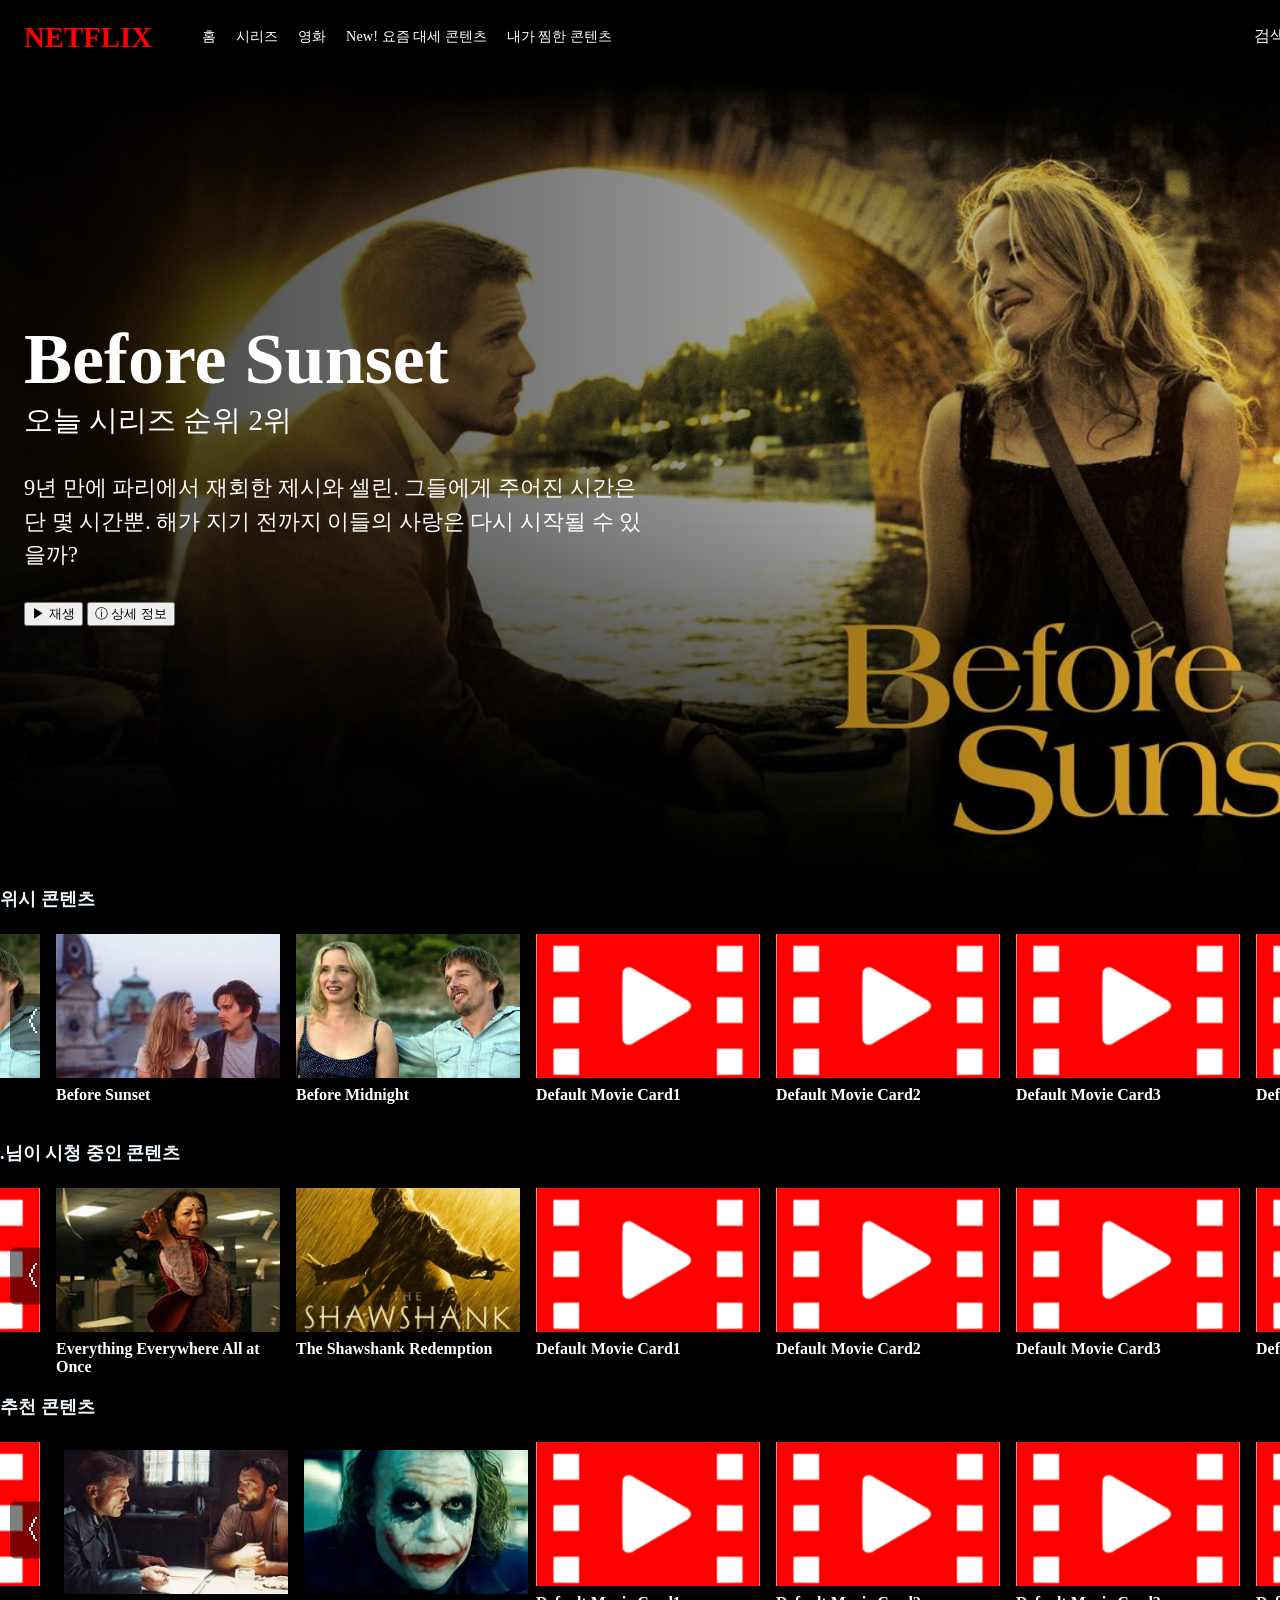
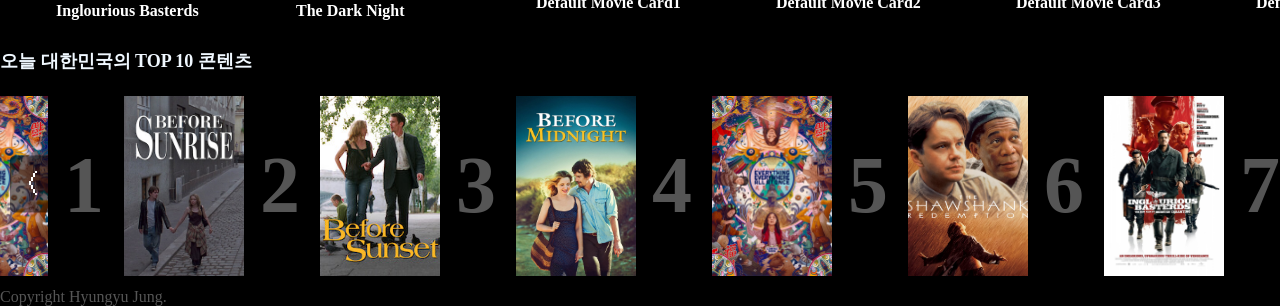
==== index.html @ 6d96ab36 "developed slide feature: add data-step argument & formatted for different column" ====
<!DOCTYPE html>
<html lang="ko">
    <head>
        <link rel="stylesheet" href="css/style.css">
        <title>Hyungyu Jung's Static Netflix Clone Webpage</title>
        <script src="app.js" defer></script>
    </head>
    <body class="page">
        <header class="header">
            <div class="header_left">
                <h1 class="netflix_logo">
                    <a href="#">NETFLIX</a>
                </h1>
                <nav class="main_nav">
                    <ul>
                        <li><a href="#">홈</a></li>
                        <li><a href="#">시리즈</a></li>
                        <li><a href="#">영화</a></li>
                        <li><a href="#">New! 요즘 대세 콘텐츠</a></li>
                        <li><a href="#">내가 찜한 콘텐츠</a></li>
                    </ul>
                </nav>
            </div>
            <div class="header_right">
                <div class="search_icon">
                    <a href="#">검색</a>
                </div>
                <div class="notification_icon">
                    <a href="#">알림</a>
                    <div class="modal notification_modal">
                        <p>새로운 알림이 없습니다.</p>
                    </div>
                </div>
                <div class="profile_icon">
                    <a href="#">프로필</a>
                    <div class="modal profile_modal">
                        <ul>
                            <li><a href="#">계정</a></li>
                            <li><a href="#">고객 센터</a></li>
                            <li><a href="#">넷플릭스에서 로그아웃</a></li>
                        </ul>
                    </div>
                </div>
            </div>
        </header>
        <main class="main">
            <section class="hero">
                <div class="hero_content">
                    <h2 class="hero_title">Before Sunset</h2>
                    <p class="hero_rank">
                        오늘 시리즈 순위 2위
                    </p>
                    <p class="hero_description">
                        9년 만에 파리에서 재회한 제시와 셀린. 그들에게 주어진 시간은 단 몇 시간뿐. 해가 지기 전까지 이들의 사랑은 다시 시작될 수 있을까?
                    </p>
                    <div class="hero_buttons">
                        <button class="btn btn_play">▶︎ 재생</button>
                        <button class="btn btn_info">ⓘ 상세 정보</button>
                    </div>
                </div>
            </section>

			<section class="custom_list">
                <h2 class="list_title">위시 콘텐츠</h2>
                <div class="slide_wrapper" data-visible-count="6">
                    <ul class="slides">
                        <li class="movie_card1">
                            <img src="/img/before_sunrise_1.jpg" alt="Before Sunrise">
                            <h3>Before Sunset</h3>
                        </li>
                        <li class="movie_card1">
                            <img src="/img/before_midnight_1.jpg" alt="Before Midnight">
                            <h3>Before Midnight</h3>
                        </li>
                        <li class="movie_card1">
                            <img src="/img/default.jpg" alt="Default movie icon.">
                            <h3>Default Movie Card1</h3>
                        </li>
                        <li class="movie_card1">
                            <img src="/img/default.jpg" alt="Default movie icon.">
                            <h3>Default Movie Card2</h3>
                        </li>
                        <li class="movie_card1">
                            <img src="/img/default.jpg" alt="Default movie icon.">
                            <h3>Default Movie Card3</h3>
                        </li>
                        <li class="movie_card1">
                            <img src="/img/default.jpg" alt="Default movie icon.">
                            <h3>Default Movie Card4</h3>
                        </li>
                        <li class="movie_card1">
                            <img src="/img/default.jpg" alt="Default movie icon.">
                            <h3>Default Movie Card5</h3>
                        </li>
                    </ul>
                    <p class="controller">
                        <span class="prev">&lang;</span>  
                        <span class="next">&rang;</span>
                    </p>
                </div>
            </section>

            <section class="watching_list">
                <h2 class="list_title">.님이 시청 중인 콘텐츠</h2>
                <div class = "slide_wrapper" data-visible-count="6">
                    <ul class="slides">
                        <li class="movie_card1">
                            <img src="/img/everything_everywhere_all_at_once_1.jpg" alt="Everything Everywhere All at Once">
                            <h3>Everything Everywhere All at Once </h3>
                        </li>
                        <li class="movie_card1">
                            <img src="/img/the_shawshank_redemption_1.jpg" alt="The Shawshank Redemption">
                            <h3>The Shawshank Redemption</h3>
                        </li>
                        <li class="movie_card1">
                            <img src="/img/default.jpg" alt="Default movie icon.">
                            <h3>Default Movie Card1</h3>
                        </li>
                        <li class="movie_card1">
                            <img src="/img/default.jpg" alt="Default movie icon.">
                            <h3>Default Movie Card2</h3>
                        </li>
                        <li class="movie_card1">
                            <img src="/img/default.jpg" alt="Default movie icon.">
                            <h3>Default Movie Card3</h3>
                        </li>
                        <li class="movie_card1">
                            <img src="/img/default.jpg" alt="Default movie icon.">
                            <h3>Default Movie Card4</h3>
                        </li>
                        <li class="movie_card1">
                            <img src="/img/default.jpg" alt="Default movie icon.">
                            <h3>Default Movie Card5</h3>
                        </li>
                        <li class="movie_card1">
                            <img src="/img/default.jpg" alt="Default movie icon.">
                            <h3>Default Movie Card6</h3>
                        </li>
                    </ul>
                    <p class="controller">
                        <span class="prev">&lang;</span>  
                        <span class="next">&rang;</span>
                    </p>
                </div>              
            </section>

            <section class="recommends">
                <h2 class="list_title">추천 콘텐츠</h2>
                <div class = "slide_wrapper" data-visible-count="6">
                    <ul class="slides">
                        <li class="movie_card1">
                            <img class="movie_card1" src="/img/inglourious_basterds_1.jpg" alt="Inglourious Basterds">
                            <h3>Inglourious Basterds</h3>
                        </li>
                        <li class="movie_card1">
                            <img class="movie_card1" src="/img/the_dark_night_1.jpg" alt="The Dark Night">
                            <h3>The Dark Night</h3>
                        </li>
                        <li class="movie_card1">
                            <img src="/img/default.jpg" alt="Default movie icon.">
                            <h3>Default Movie Card1</h3>
                        </li>
                        <li class="movie_card1">
                            <img src="/img/default.jpg" alt="Default movie icon.">
                            <h3>Default Movie Card2</h3>
                        </li>
                        <li class="movie_card1">
                            <img src="/img/default.jpg" alt="Default movie icon.">
                            <h3>Default Movie Card3</h3>
                        </li>
                        <li class="movie_card1">
                            <img src="/img/default.jpg" alt="Default movie icon.">
                            <h3>Default Movie Card4</h3>
                        </li>
                        <li class="movie_card1">
                            <img src="/img/default.jpg" alt="Default movie icon.">
                            <h3>Default Movie Card5</h3>
                        </li>
                        <li class="movie_card1">
                            <img src="/img/default.jpg" alt="Default movie icon.">
                            <h3>Default Movie Card6</h3>
                        </li>
                        <li class="movie_card1">
                            <img src="/img/default.jpg" alt="Default movie icon.">
                            <h3>Default Movie Card7</h3>
                        </li>
                    </ul>
                    <p class="controller">
                        <span class="prev">&lang;</span>  
                        <span class="next">&rang;</span>
                    </p>
                </div>
            </section>
            
            <section class="top10_list_section">
                <h2 class="list_title">오늘 대한민국의 TOP 10 콘텐츠</h2>
                <div class = "slide_wrapper" data-visible-count="7">
                    <ul class="slides">
                        <li class="movie_card2">
                            <span class="rank">1</span>
                            <img src="/img/before_sunrise_2.jpg" alt="Before Sunrise">
                            <!-- <h3>Before Sunrise</h3> -->
                        </li>
                        <li class="movie_card2">
                            <span class="rank">2</span>
                            <img src="/img/before_sunset_2.jpg" alt="Before Sunset">
                            <!-- <h3>Before Sunset</h3> -->
                        </li>
                        <li class="movie_card2">
                            <span class="rank">3</span>
                            <img src="/img/before_midnight_2.jpg" alt="Before Midnight">
                            <!-- <h3>Before Midnight</h3> -->
                        </li>
                        <li class="movie_card2">
                                <span class="rank">4</span>
                                <img src="/img/everything_everywhere_all_at_once_2.jpg" alt="Everything Everywhere All at Once">
                                <!-- <h3>Everything Everywhere All at Once</h3> -->
                        </li>
                        <li class="movie_card2">
                            <span class="rank">5</span>
                            <img src="/img/the_shawshank_redemption_2.jpg" alt="The Shawshank Redemption">
                            <!-- <h3>The Shawshank Redemption</h3> -->
                        </li>
                        <li class="movie_card2">
                            <span class="rank">6</span>
                            <img src="/img/inglourious_basterds_2.jpg" alt="Inglourious Basterds">
                            <!-- <h3>Inglourious Basterds</h3> -->
                        </li>
                        <li class="movie_card2">
                            <span class="rank">7</span>
                            <img src="/img/the_dark_night_2.jpg" alt="The Dark Night">
                            <!-- <h3>The Dark Night</h3> -->
                        </li>
                        <li class="movie_card2">
                            <span class="rank">8</span>
                            <img src="/img/whiplash_2.jpg" alt="Whiplash">
                            <!-- <h3>Whiplash</h3> -->
                        </li>
                        <li class="movie_card2">
                            <span class="rank">9</span>
                            <img src="/img/million_dollor_baby_2.jpg" alt="Million Dollar Baby">
                            <!-- <h3>Million Dollar Baby</h3> -->
                        </li>
                        <li class="movie_card2">
                            <span class="rank">10</span>
                            <img src="/img/la_la_land_2.jpg" alt="La La Land">
                            <!-- <h3>La La Land</h3> -->
                        </li>
                    </ul>
                    <p class="controller">
                        <span class="prev">&lang;</span>  
                        <span class="next">&rang;</span>
                    </p>
                </div>    
            </section>
        </main>
        <footer class = "footer">
            <div class = "footer-content">
				Copyright Hyungyu Jung.
            </div>
        </footer>
    </body>
</html>
---- css/style.css ----
.page { width: 1440px; margin: 0 auto; background-color:black}

/* header styles */
.header {
    display: flex;
    justify-content: space-between; /*divide right and left header part*/
	align-items: center;
	height: 72px;
	padding: 0 24px;
    margin: 0;
}

/* left side header*/
.header_left {
    display: flex;
    align-items: center;
}
.netflix_logo a {
    color: red;
    font-size: 1.8rem;
    font-weight: bold;
    text-decoration: none; 
}
.main_nav ul {
    display: flex;
    list-style: none;
    padding: 0;
    margin: 0;
    margin-left: 50px;
}
.main_nav li a {
    color: white;
    font-size: 0.9rem;
    text-decoration: none;
    margin-right: 20px;
}

/* right side header */
.header_right {
    display: flex;
    align-items: center;
    color: white;
    gap: 25px;
}
.header_right a {
    text-decoration: none;
    color: inherit;
}

/* =================================
   Header Hover Modal Styles
   ================================= */

/* to position the modal */
.notification_icon, .profile_icon {
    position: relative;
}

/* modal styles */
.modal {
    display: none; /* hide normal */
    position: absolute;
    top: 150%; 
    right: 0;
    background-color: rgba(0, 0, 0, 0.9);
    border: 1px solid rgba(255, 255, 255, 0.15);
    padding: 1rem;
    min-width: 200px; 
    z-index: 20;
    border-radius: 4px;
}

/* hover modal */
.notification_icon:hover .modal,
.profile_icon:hover .modal {
    display: block;
}

.profile_modal ul {
    list-style: none;
    padding: 0;
    margin: 0;
}

.profile_modal ul li {
    margin-bottom: 10px;
}

.profile_modal ul li:last-child {
    margin-bottom: 0;
}

.profile_modal ul li a {
    color: white;
    text-decoration: none;
    font-size: 0.9rem;
}

.profile_modal ul li a:hover {
    text-decoration: underline;
}

.notification_modal p {
    color: white;
    margin: 0;
    font-size: 0.9rem;
}

/* overall main layout (by flex box) */
.main{
	display: flex;
	flex-direction: column;
}

/* hero styles */
.hero {
    width: 100%; 
    height: 800px;
    position: relative;
    display: flex;
    align-items: center;
    padding: 0 24px;
}

/* background image */
.hero::before {
    content: "";
    position: absolute;
    top: 0;
    left: 0;
    width: 100%;
    height: 100%;
    background-image: url('/img/before_sunset_hero_2.jpg');
    background-repeat: no-repeat;
    background-size: cover;
    background-position: center;
    z-index: -2; /* fix to background image */
}
/* overlay */
.hero::after {
    content: "";
    position: absolute;
    top: 0;
    left: 0;
    width: 100%;
    height: 100%;
    background: linear-gradient(to right, rgba(0, 0, 0, 0.8), transparent);
    z-index: -1; /* higher than  backgound image, lower than contents */
}

/* hero content styles */
.hero_content {
    max-width: 620px;
	z-index: 0; /* higher than overlay */
}
/* movie title for hero */
.hero_title {
    font-size: 4.5rem;
    font-weight: bold;
    color: white;
    margin: 0;
}
/* movie description for hero  */
.hero_rank {
    font-size: 1.8rem;
    color: white;
    margin:0;
}
/* movie description for hero  */
.hero_description {
    font-size: 1.4rem;
    color: white;
    line-height: 1.5;
    margin-top: 30px;
    margin-bottom: 30px;
}

/* slide css styles : overflow hidden is important! */
.list_title{
    color:aliceblue;
    font-size: large;
}
.slide_wrapper {
    width: 1440px;
    height: 200px;
    position: relative;
    margin: 0 auto;
    overflow: hidden;
}
.slides {
  display: flex;
  height: 200px;
  padding: 0;
  margin: 0; 
  list-style: none; 
}
/* .slides li {
  flex: 0 0 224px;
  margin-right: 10px;
} */

.slides li.movie_card1 {
  flex: 0 0 224px;
  width: 224px;
}

.slides li.movie_card2 {
  flex: 0 0 180px;
  width: 180px;
}

/* controller styles (prev, next buttons) */
.controller {
    position: absolute;
    top: 40%;
    left: 0;
    width: 100%;
    display: flex; 
    justify-content: space-between;
    align-items: center; 
    transform: translateY(-50%); 
    pointer-events: none; 
    z-index: 10; 
}
.controller span {
    cursor: pointer;
    background-color: rgba(0, 0, 0, 0.5); 
    color: white;
    font-size: 2em;
    padding: 10px 15px;
    border-radius: 5px;
    user-select: none; 
    pointer-events: auto; 
}
.controller span.prev {
    margin-left: 10px; 
}
.controller span.next {
    margin-right: 10px; 
}
.controller span:hover {
    background-color: rgba(0, 0, 0, 0.8);
}

/* movie card1 styles (except ranking row) */
.movie_card1{
	width:224px;
	margin: 8px;
}
.movie_card1 img {
    width: 100%; 
    height: 144px;
    object-fit: cover; 
    display: block; 
}

/* title style in movie card 1 */
.movie_card1 h3 {
    color: white; 
    font-size: 16px;
    margin-top: 8px; 
}

/* movie card2 styles (ranking row) */
/* .movie_card2{
	display: flex;
	align-items:center;
    flex-direction: column;
	flex-wrap: wrap;
    width: 180px;
	margin: 8px;
}

.movie_card2 .rank {
    font-size: 6rem; 
    font-weight: bold;
    color: #555;      
    margin-right: -20px;
    z-index: -1; 
}
.movie_card2 img {
    width:120px; 
    height: 180px;
    object-fit: cover; 
    display: block; 
} */

.movie_card2 {
    display: flex;
    flex-direction: row;
    align-items: center;
    width: 180px;
    height: 180px;
    margin: 8px;
    position: relative;
    justify-content: flex-start;
    background: transparent;
    overflow: hidden;
}

.movie_card2 .rank {
    font-size: 5rem;
    font-weight: bold;
    color: #555;
    width: 25px;         
    text-align: left;
    margin: 0 0 0 0;  
    flex-shrink: 0;
    z-index: 1;
}

.movie_card2 img {
    width:120px; 
    height: 180px;
    object-fit: cover;
    display: block;
    margin: 0 0 0 auto; 
    flex-shrink: 0;
    z-index: 2;
}

/* title style in movie card 2 */
.movie_card2 h3 {
    color: white; 
    font-size: 16px;
    margin-top: 8px; 
}

/* card hover effect */
.movie_card1, .movie_card2 {
    transition: transform 0.3s ease; /* smooth effect transition*/
}
.movie_card1:hover {
    transform: scale(1.05);
    z-index: 10;
}
.movie_card2:hover {
    transform: scale(1.05);
    z-index: 10;
}

/* footer style */
.footer{
	display: flex;
	flex-direction: column-reverse;
}
.footer-content{
	font-size: 2.0;
	color: #555;
}
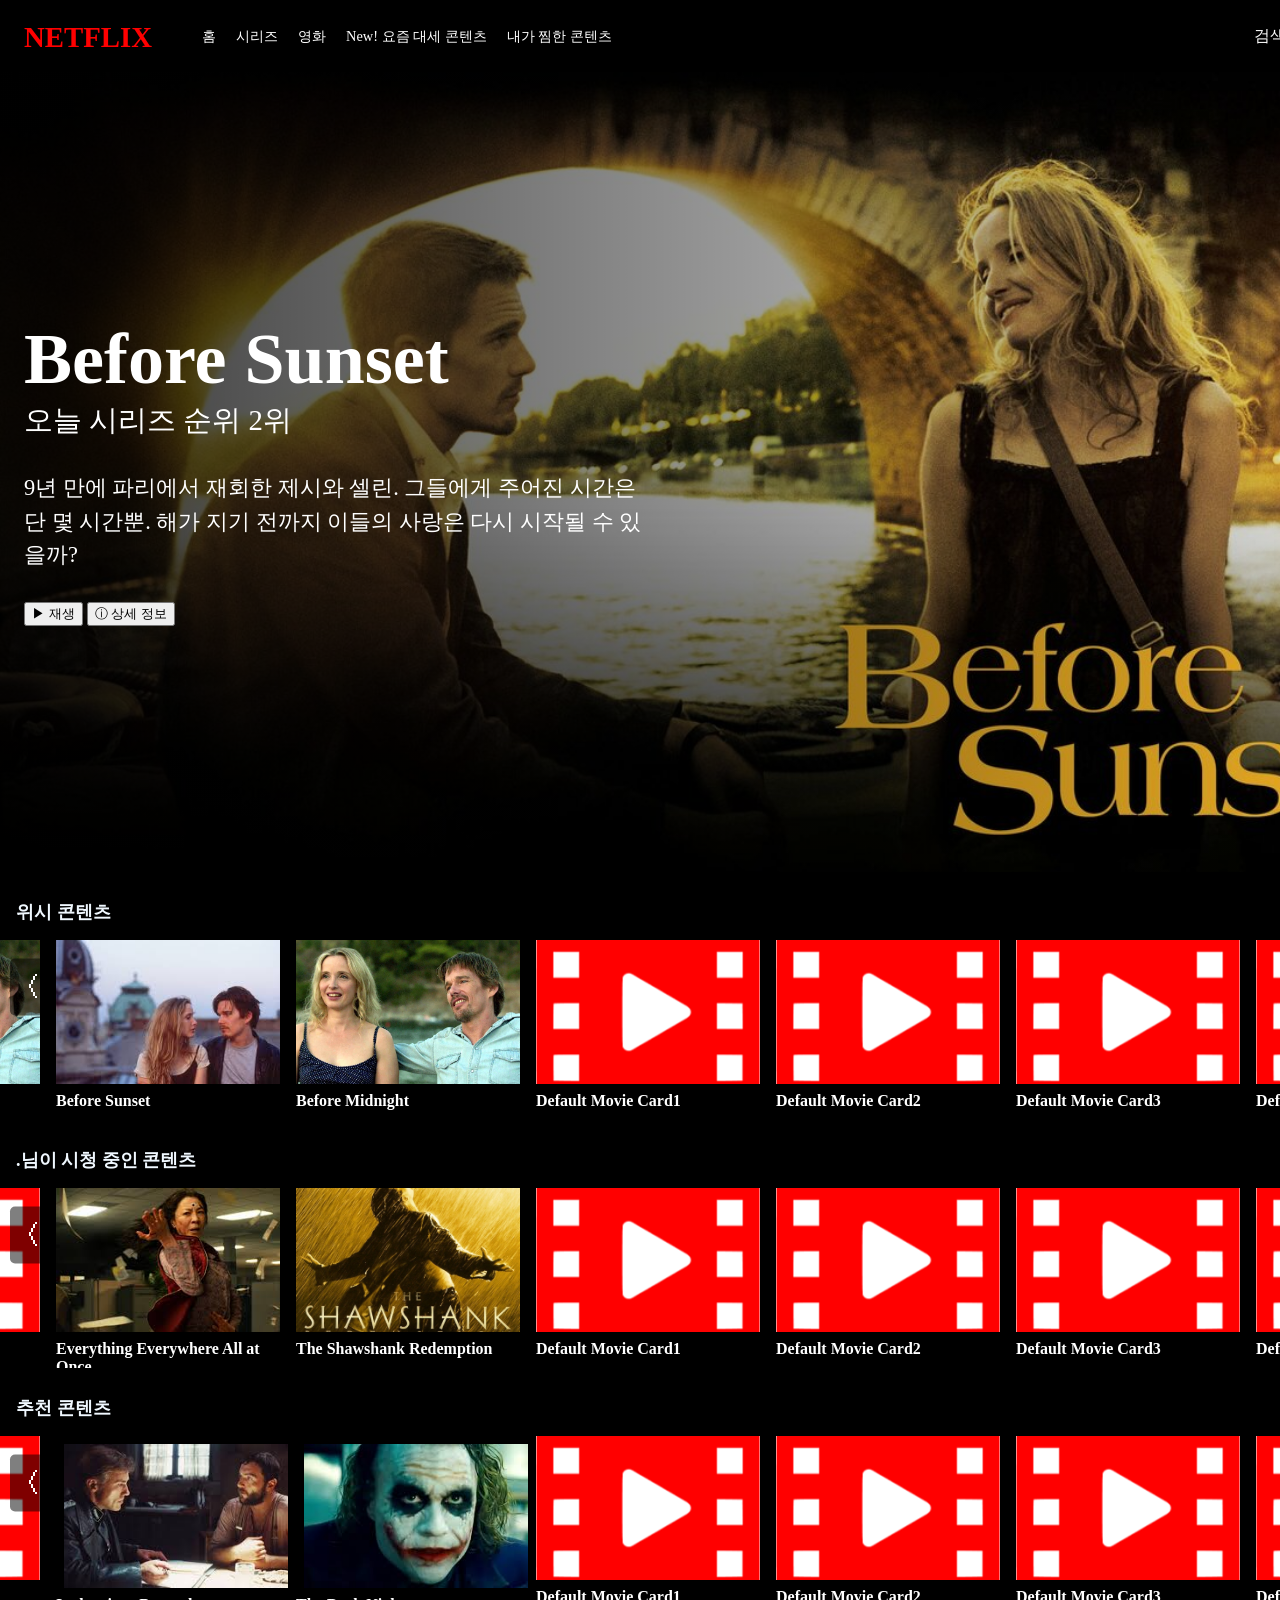
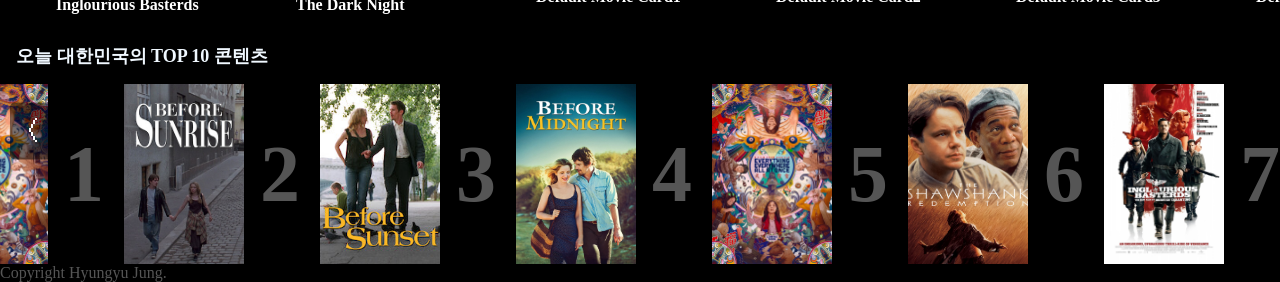
==== commit 9ea7cfa6: "add pagination" ====
--- a/index.html
+++ b/index.html
@@ -61,8 +61,11 @@
             </section>
 
 			<section class="custom_list">
-                <h2 class="list_title">위시 콘텐츠</h2>
                 <div class="slide_wrapper" data-visible-count="6">
+                    <div class="list_title_row">
+                        <h2 class="list_title">위시 콘텐츠</h2>
+                        <div class="pagination"></div>
+                    </div>
                     <ul class="slides">
                         <li class="movie_card1">
                             <img src="/img/before_sunrise_1.jpg" alt="Before Sunrise">
@@ -101,8 +104,11 @@
             </section>
 
             <section class="watching_list">
-                <h2 class="list_title">.님이 시청 중인 콘텐츠</h2>
                 <div class = "slide_wrapper" data-visible-count="6">
+                    <div class="list_title_row">
+                        <h2 class="list_title">.님이 시청 중인 콘텐츠</h2>
+                        <div class="pagination"></div>
+                    </div>
                     <ul class="slides">
                         <li class="movie_card1">
                             <img src="/img/everything_everywhere_all_at_once_1.jpg" alt="Everything Everywhere All at Once">
@@ -145,8 +151,11 @@
             </section>
 
             <section class="recommends">
-                <h2 class="list_title">추천 콘텐츠</h2>
                 <div class = "slide_wrapper" data-visible-count="6">
+                    <div class="list_title_row">
+                        <h2 class="list_title">추천 콘텐츠</h2>
+                        <div class="pagination"></div>
+                    </div>
                     <ul class="slides">
                         <li class="movie_card1">
                             <img class="movie_card1" src="/img/inglourious_basterds_1.jpg" alt="Inglourious Basterds">
@@ -193,8 +202,11 @@
             </section>
             
             <section class="top10_list_section">
-                <h2 class="list_title">오늘 대한민국의 TOP 10 콘텐츠</h2>
                 <div class = "slide_wrapper" data-visible-count="7">
+                    <div class="list_title_row">
+                        <h2 class="list_title">오늘 대한민국의 TOP 10 콘텐츠</h2>
+                        <div class="pagination"></div>
+                    </div>
                     <ul class="slides">
                         <li class="movie_card2">
                             <span class="rank">1</span>
--- a/css/style.css
+++ b/css/style.css
@@ -176,13 +176,39 @@
 }
 
 /* slide css styles : overflow hidden is important! */
-.list_title{
-    color:aliceblue;
+.list_title_row {
+    display: flex;
+    align-items: center;
+    justify-content: space-between;
+    margin-bottom: 8px;
+}
+
+.list_title {
+    color: aliceblue;
     font-size: large;
-}
+    margin: 20px 0 0 16px;
+}
+
+.pagination {
+    color: #fff;
+    font-size: 1rem;
+    margin: 20px 0 0 16px;
+    min-width: 60px;
+    text-align: right;
+}
+.pagination .dot {
+    color: #888;
+    font-size: 0.8rem;
+    margin: 0 2px;
+}
+.pagination .dot.active {
+    color: #fff;
+}
+
 .slide_wrapper {
+    padding-top: 8px;
     width: 1440px;
-    height: 200px;
+    height: 240px;
     position: relative;
     margin: 0 auto;
     overflow: hidden;
@@ -194,10 +220,6 @@
   margin: 0; 
   list-style: none; 
 }
-/* .slides li {
-  flex: 0 0 224px;
-  margin-right: 10px;
-} */
 
 .slides li.movie_card1 {
   flex: 0 0 224px;
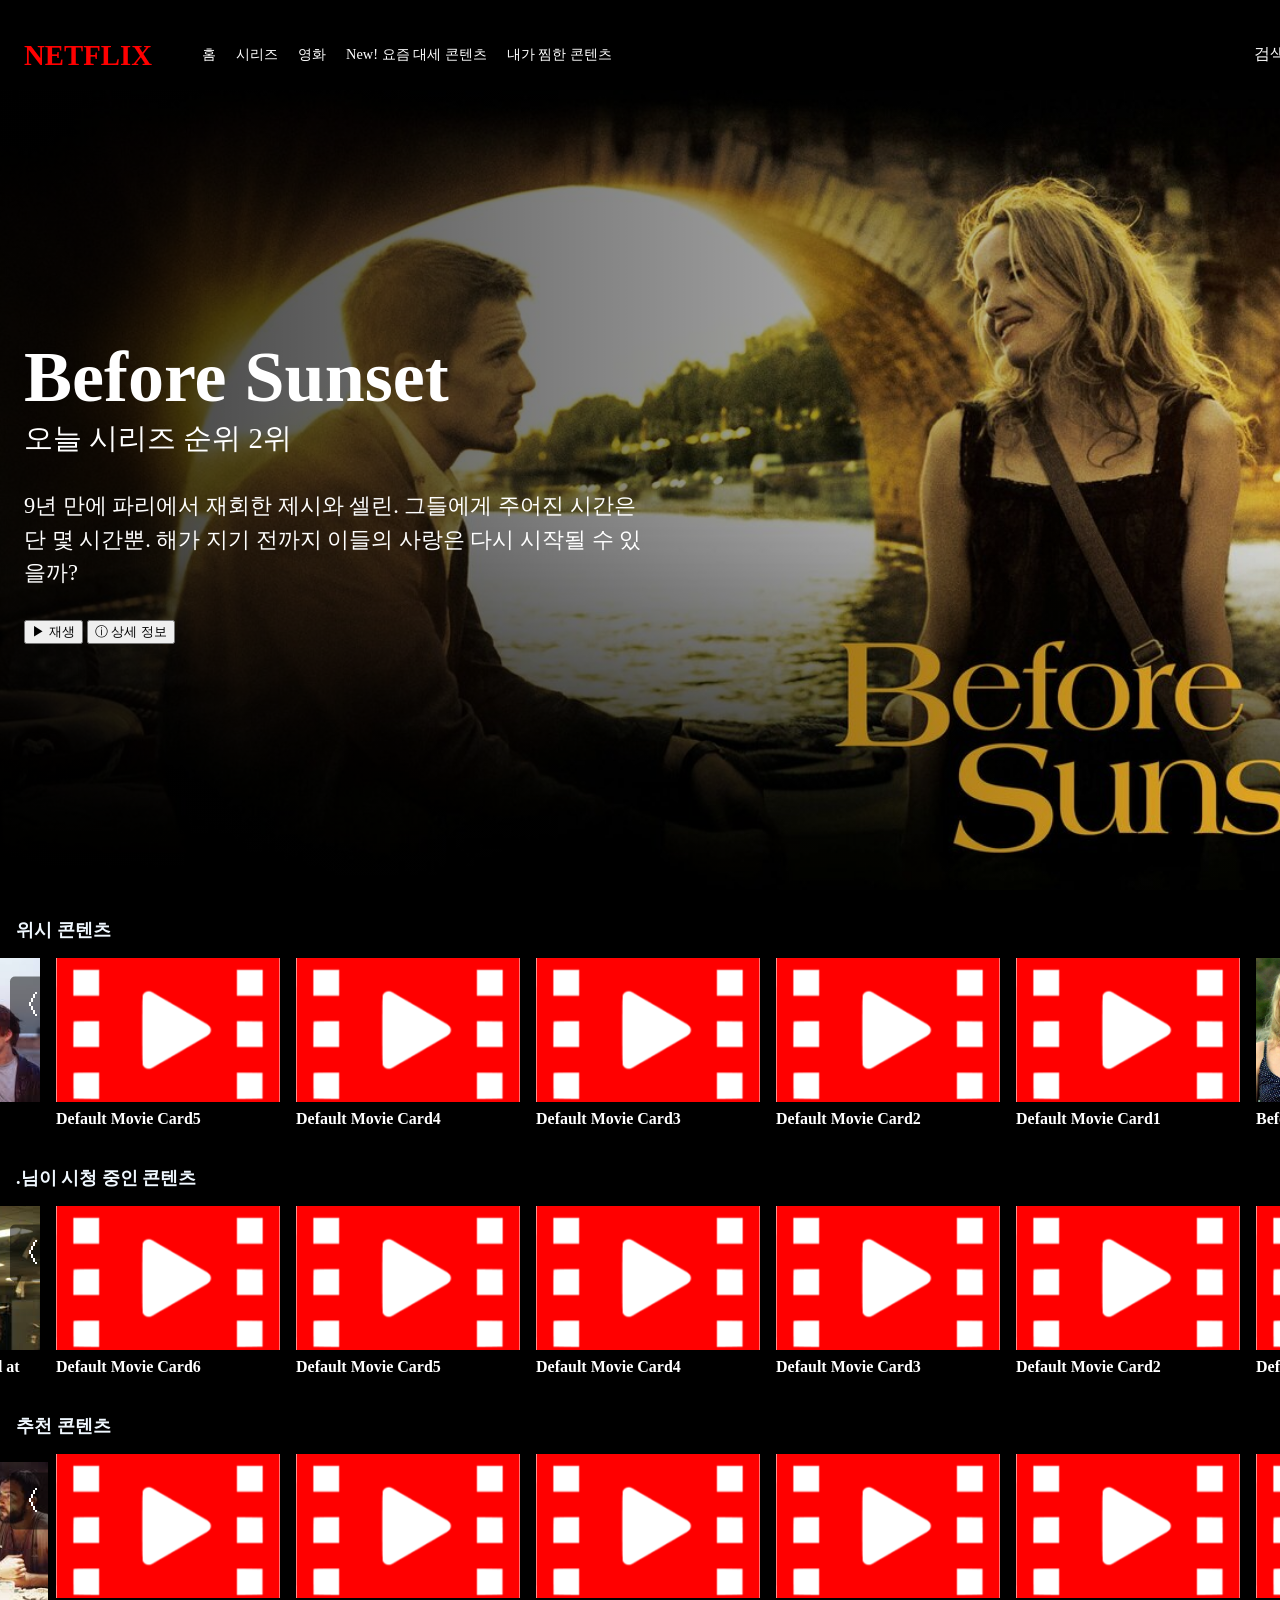
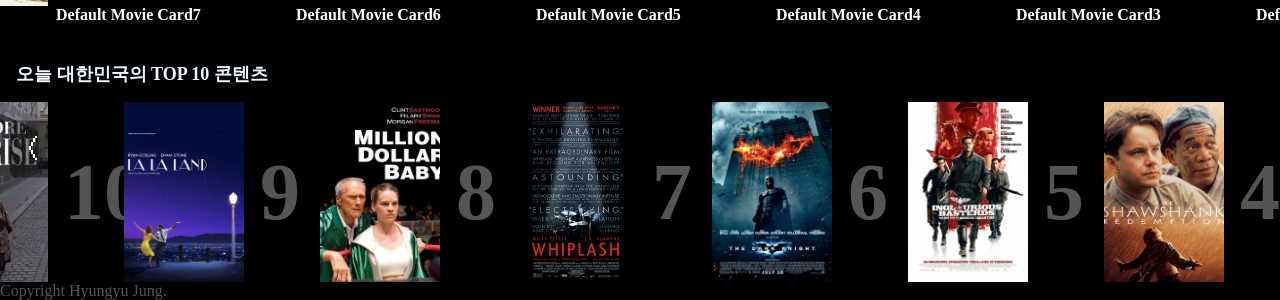
==== commit ff462511: "Migrate vanilla project to Vite" ====
--- a/index.html
+++ b/index.html
@@ -1,9 +1,16 @@
 <!DOCTYPE html>
 <html lang="ko">
     <head>
+<<<<<<< HEAD
+        <meta charset="UTF-8">
+        <link rel="stylesheet" href="/src/css/style.css">
+        <title>Hyungyu Jung's Static Netflix Clone Webpage</title>
+        <script type="module" src="/src/js/main.js" defer></script>
+=======
         <link rel="stylesheet" href="css/style.css">
         <title>Hyungyu Jung's Static Netflix Clone Webpage</title>
-        <script src="app.js" defer></script>
+        <script type="module" src="js/main.js" defer></script>
+>>>>>>> c1901ca0b90f45305e9a67eaf907ee6551037afd
     </head>
     <body class="page">
         <header class="header">
--- a/src/css/style.css
+++ b/src/css/style.css
@@ -0,0 +1,372 @@
+.page { width: 1440px; margin: 0 auto; background-color:black}
+
+/* header styles */
+.header {
+    display: flex;
+    justify-content: space-between; /*divide right and left header part*/
+	align-items: center;
+	height: 72px;
+	padding: 0 24px;
+    margin: 0;
+}
+
+/* left side header*/
+.header_left {
+    display: flex;
+    align-items: center;
+}
+.netflix_logo a {
+    color: red;
+    font-size: 1.8rem;
+    font-weight: bold;
+    text-decoration: none; 
+}
+.main_nav ul {
+    display: flex;
+    list-style: none;
+    padding: 0;
+    margin: 0;
+    margin-left: 50px;
+}
+.main_nav li a {
+    color: white;
+    font-size: 0.9rem;
+    text-decoration: none;
+    margin-right: 20px;
+}
+
+/* right side header */
+.header_right {
+    display: flex;
+    align-items: center;
+    color: white;
+    gap: 25px;
+}
+.header_right a {
+    text-decoration: none;
+    color: inherit;
+}
+
+/* =================================
+   Header Hover Modal Styles
+   ================================= */
+
+/* to position the modal */
+.notification_icon, .profile_icon {
+    position: relative;
+}
+
+/* modal styles */
+.modal {
+    display: none; /* hide normal */
+    position: absolute;
+    top: 150%; 
+    right: 0;
+    background-color: rgba(0, 0, 0, 0.9);
+    border: 1px solid rgba(255, 255, 255, 0.15);
+    padding: 1rem;
+    min-width: 200px; 
+    z-index: 20;
+    border-radius: 4px;
+}
+
+/* hover modal */
+.notification_icon:hover .modal,
+.profile_icon:hover .modal {
+    display: block;
+}
+
+.profile_modal ul {
+    list-style: none;
+    padding: 0;
+    margin: 0;
+}
+
+.profile_modal ul li {
+    margin-bottom: 10px;
+}
+
+.profile_modal ul li:last-child {
+    margin-bottom: 0;
+}
+
+.profile_modal ul li a {
+    color: white;
+    text-decoration: none;
+    font-size: 0.9rem;
+}
+
+.profile_modal ul li a:hover {
+    text-decoration: underline;
+}
+
+.notification_modal p {
+    color: white;
+    margin: 0;
+    font-size: 0.9rem;
+}
+
+/* overall main layout (by flex box) */
+.main{
+	display: flex;
+	flex-direction: column;
+}
+
+/* hero styles */
+.hero {
+    width: 100%; 
+    height: 800px;
+    position: relative;
+    display: flex;
+    align-items: center;
+    padding: 0 24px;
+}
+
+/* background image */
+.hero::before {
+    content: "";
+    position: absolute;
+    top: 0;
+    left: 0;
+    width: 100%;
+    height: 100%;
+    background-image: url('/img/before_sunset_hero_2.jpg');
+    background-repeat: no-repeat;
+    background-size: cover;
+    background-position: center;
+    z-index: -2; /* fix to background image */
+}
+/* overlay */
+.hero::after {
+    content: "";
+    position: absolute;
+    top: 0;
+    left: 0;
+    width: 100%;
+    height: 100%;
+    background: linear-gradient(to right, rgba(0, 0, 0, 0.8), transparent);
+    z-index: -1; /* higher than  backgound image, lower than contents */
+}
+
+/* hero content styles */
+.hero_content {
+    max-width: 620px;
+	z-index: 0; /* higher than overlay */
+}
+/* movie title for hero */
+.hero_title {
+    font-size: 4.5rem;
+    font-weight: bold;
+    color: white;
+    margin: 0;
+}
+/* movie description for hero  */
+.hero_rank {
+    font-size: 1.8rem;
+    color: white;
+    margin:0;
+}
+/* movie description for hero  */
+.hero_description {
+    font-size: 1.4rem;
+    color: white;
+    line-height: 1.5;
+    margin-top: 30px;
+    margin-bottom: 30px;
+}
+
+/* slide css styles : overflow hidden is important! */
+.list_title_row {
+    display: flex;
+    align-items: center;
+    justify-content: space-between;
+    margin-bottom: 8px;
+}
+
+.list_title {
+    color: aliceblue;
+    font-size: large;
+    margin: 20px 0 0 16px;
+}
+
+.pagination {
+    color: #fff;
+    font-size: 1rem;
+    margin: 20px 0 0 16px;
+    min-width: 60px;
+    text-align: right;
+}
+.pagination .dot {
+    color: #888;
+    font-size: 0.8rem;
+    margin: 0 2px;
+}
+.pagination .dot.active {
+    color: #fff;
+}
+
+.slide_wrapper {
+    padding-top: 8px;
+    width: 1440px;
+    height: 240px;
+    position: relative;
+    margin: 0 auto;
+    overflow: hidden;
+}
+.slides {
+  display: flex;
+  height: 200px;
+  padding: 0;
+  margin: 0; 
+  list-style: none; 
+}
+
+.slides li.movie_card1 {
+  flex: 0 0 224px;
+  width: 224px;
+}
+
+.slides li.movie_card2 {
+  flex: 0 0 180px;
+  width: 180px;
+}
+
+/* controller styles (prev, next buttons) */
+.controller {
+    position: absolute;
+    top: 40%;
+    left: 0;
+    width: 100%;
+    display: flex; 
+    justify-content: space-between;
+    align-items: center; 
+    transform: translateY(-50%); 
+    pointer-events: none; 
+    z-index: 10; 
+}
+.controller span {
+    cursor: pointer;
+    background-color: rgba(0, 0, 0, 0.5); 
+    color: white;
+    font-size: 2em;
+    padding: 10px 15px;
+    border-radius: 5px;
+    user-select: none; 
+    pointer-events: auto; 
+}
+.controller span.prev {
+    margin-left: 10px; 
+}
+.controller span.next {
+    margin-right: 10px; 
+}
+.controller span:hover {
+    background-color: rgba(0, 0, 0, 0.8);
+}
+
+/* movie card1 styles (except ranking row) */
+.movie_card1{
+	width:224px;
+	margin: 8px;
+}
+.movie_card1 img {
+    width: 100%; 
+    height: 144px;
+    object-fit: cover; 
+    display: block; 
+}
+
+/* title style in movie card 1 */
+.movie_card1 h3 {
+    color: white; 
+    font-size: 16px;
+    margin-top: 8px; 
+}
+
+/* movie card2 styles (ranking row) */
+/* .movie_card2{
+	display: flex;
+	align-items:center;
+    flex-direction: column;
+	flex-wrap: wrap;
+    width: 180px;
+	margin: 8px;
+}
+
+.movie_card2 .rank {
+    font-size: 6rem; 
+    font-weight: bold;
+    color: #555;      
+    margin-right: -20px;
+    z-index: -1; 
+}
+.movie_card2 img {
+    width:120px; 
+    height: 180px;
+    object-fit: cover; 
+    display: block; 
+} */
+
+.movie_card2 {
+    display: flex;
+    flex-direction: row;
+    align-items: center;
+    width: 180px;
+    height: 180px;
+    margin: 8px;
+    position: relative;
+    justify-content: flex-start;
+    background: transparent;
+    overflow: hidden;
+}
+
+.movie_card2 .rank {
+    font-size: 5rem;
+    font-weight: bold;
+    color: #555;
+    width: 25px;         
+    text-align: left;
+    margin: 0 0 0 0;  
+    flex-shrink: 0;
+    z-index: 1;
+}
+
+.movie_card2 img {
+    width:120px; 
+    height: 180px;
+    object-fit: cover;
+    display: block;
+    margin: 0 0 0 auto; 
+    flex-shrink: 0;
+    z-index: 2;
+}
+
+/* title style in movie card 2 */
+.movie_card2 h3 {
+    color: white; 
+    font-size: 16px;
+    margin-top: 8px; 
+}
+
+/* card hover effect */
+.movie_card1, .movie_card2 {
+    transition: transform 0.3s ease; /* smooth effect transition*/
+}
+.movie_card1:hover {
+    transform: scale(1.05);
+    z-index: 10;
+}
+.movie_card2:hover {
+    transform: scale(1.05);
+    z-index: 10;
+}
+
+/* footer style */
+.footer{
+	display: flex;
+	flex-direction: column-reverse;
+}
+.footer-content{
+	font-size: 2.0;
+	color: #555;
+}
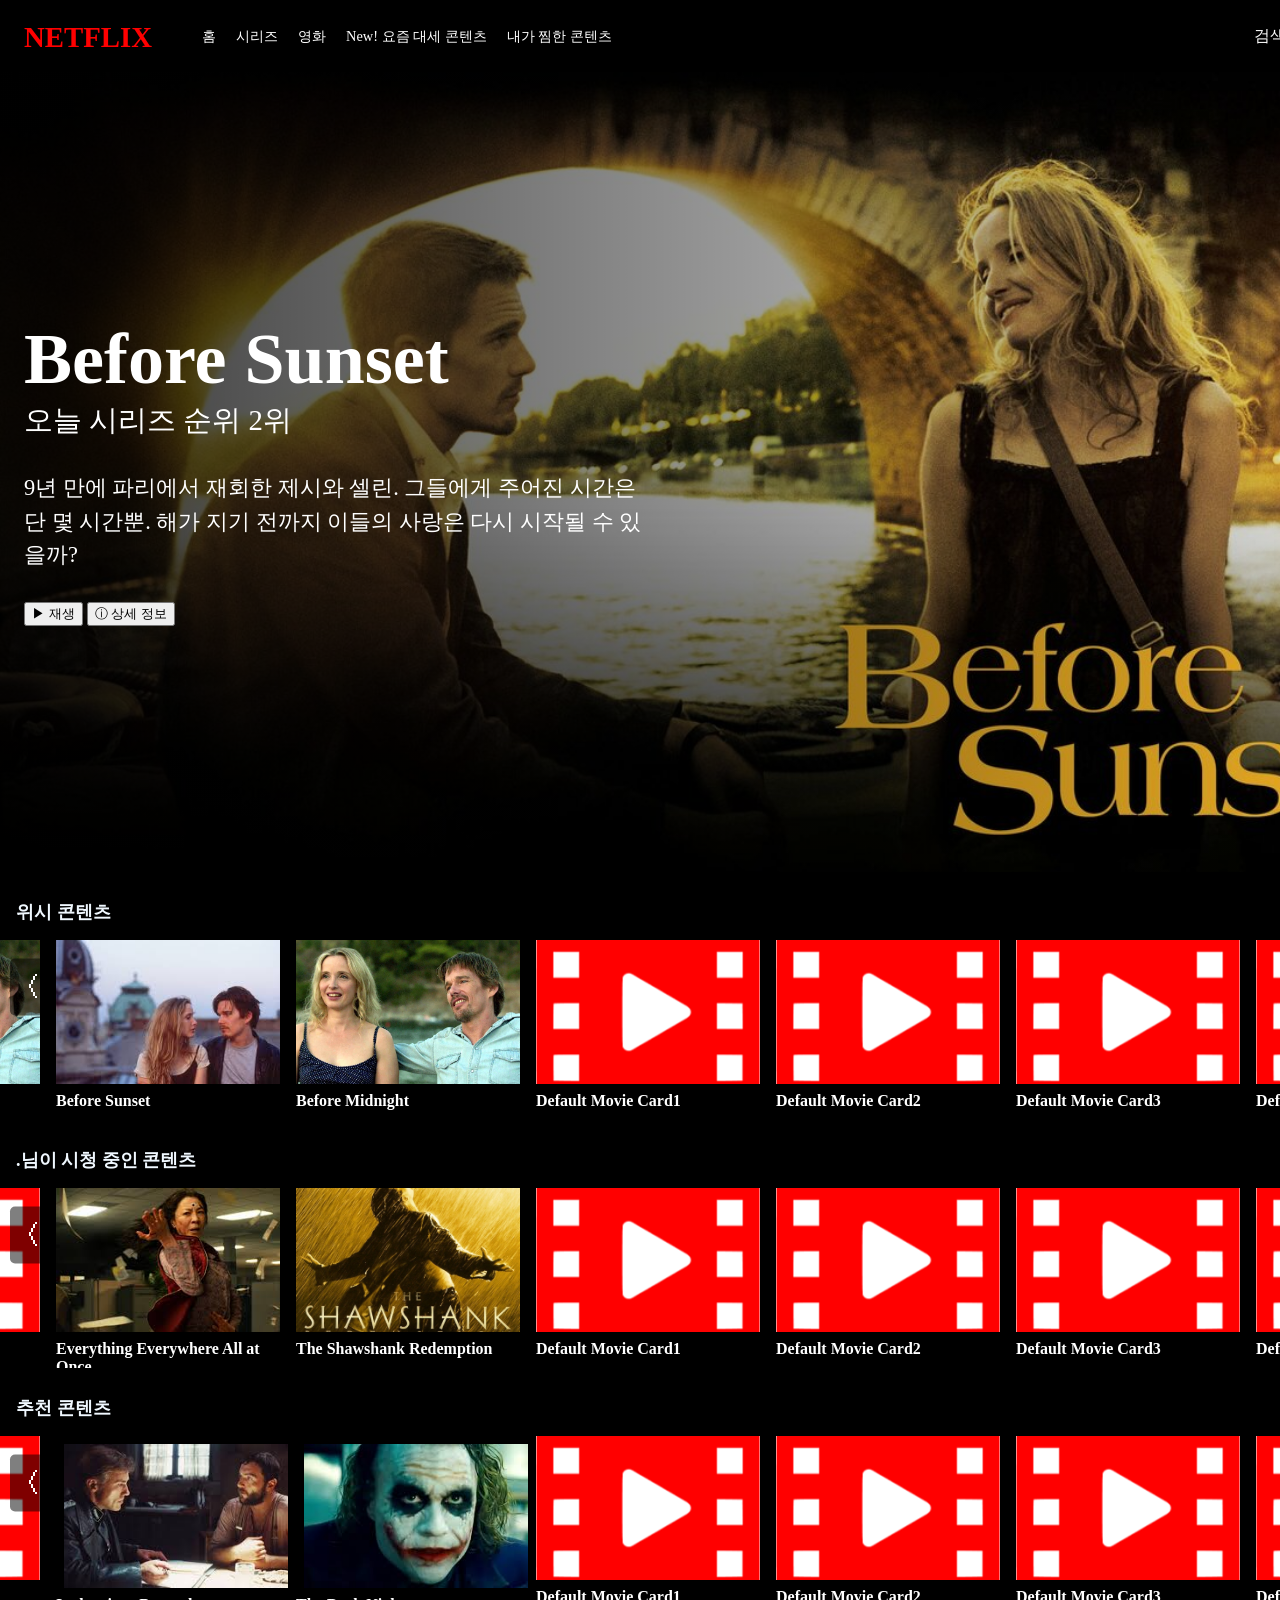
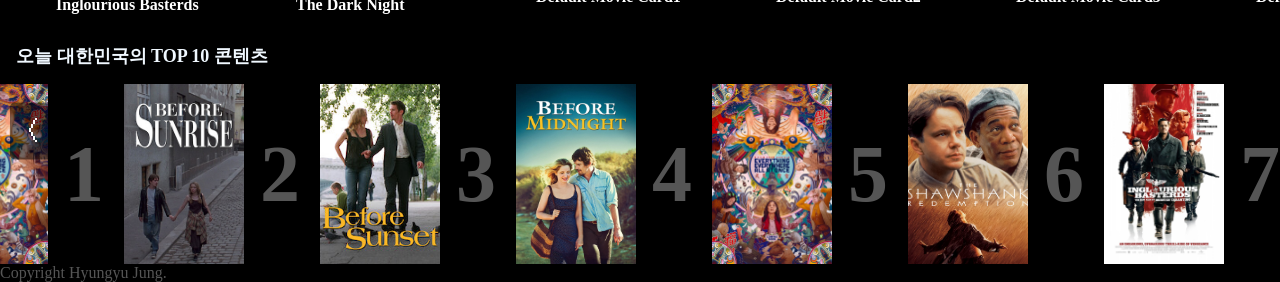
==== commit eaa5b740: "solve conflict while migrating vanilla project to vite" ====
--- a/index.html
+++ b/index.html
@@ -1,16 +1,10 @@
 <!DOCTYPE html>
 <html lang="ko">
     <head>
-<<<<<<< HEAD
         <meta charset="UTF-8">
         <link rel="stylesheet" href="/src/css/style.css">
         <title>Hyungyu Jung's Static Netflix Clone Webpage</title>
         <script type="module" src="/src/js/main.js" defer></script>
-=======
-        <link rel="stylesheet" href="css/style.css">
-        <title>Hyungyu Jung's Static Netflix Clone Webpage</title>
-        <script type="module" src="js/main.js" defer></script>
->>>>>>> c1901ca0b90f45305e9a67eaf907ee6551037afd
     </head>
     <body class="page">
         <header class="header">
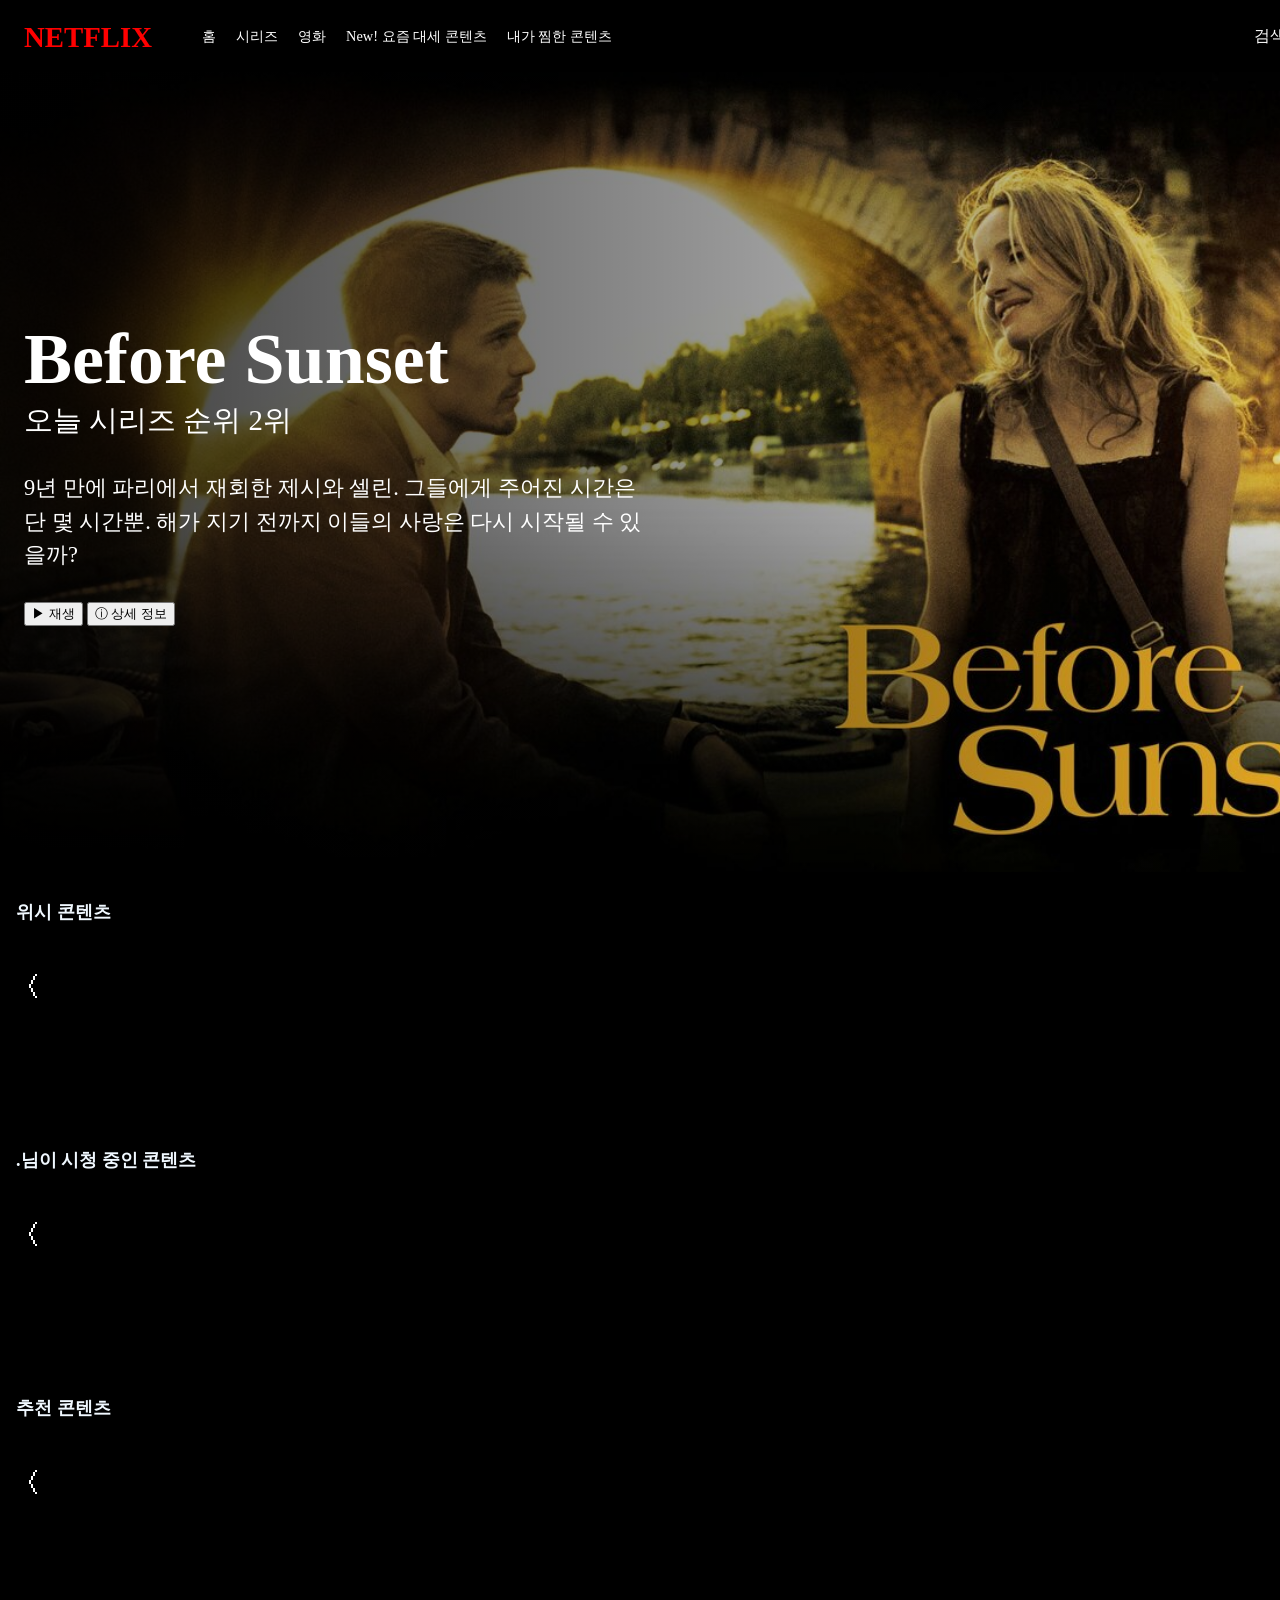
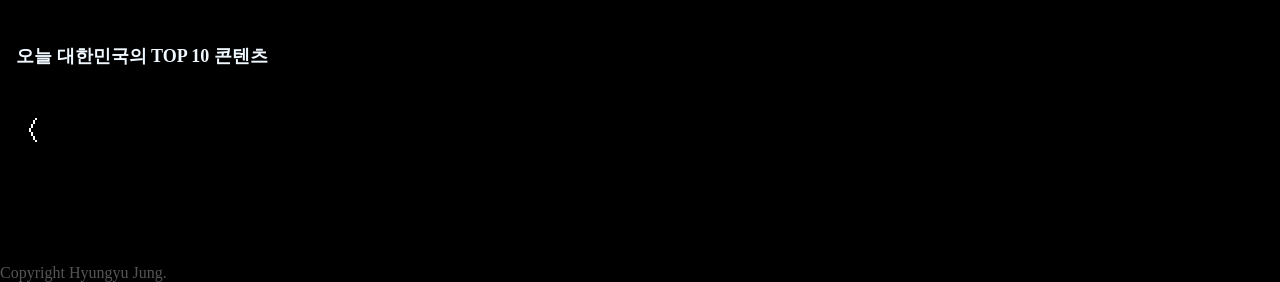
==== commit e0547a5f: "implemented fetching" ====
--- a/index.html
+++ b/index.html
@@ -68,7 +68,7 @@
                         <div class="pagination"></div>
                     </div>
                     <ul class="slides">
-                        <li class="movie_card1">
+                        <!-- <li class="movie_card1">
                             <img src="/img/before_sunrise_1.jpg" alt="Before Sunrise">
                             <h3>Before Sunset</h3>
                         </li>
@@ -95,7 +95,7 @@
                         <li class="movie_card1">
                             <img src="/img/default.jpg" alt="Default movie icon.">
                             <h3>Default Movie Card5</h3>
-                        </li>
+                        </li> -->
                     </ul>
                     <p class="controller">
                         <span class="prev">&lang;</span>  
@@ -111,7 +111,7 @@
                         <div class="pagination"></div>
                     </div>
                     <ul class="slides">
-                        <li class="movie_card1">
+                        <!-- <li class="movie_card1">
                             <img src="/img/everything_everywhere_all_at_once_1.jpg" alt="Everything Everywhere All at Once">
                             <h3>Everything Everywhere All at Once </h3>
                         </li>
@@ -142,7 +142,7 @@
                         <li class="movie_card1">
                             <img src="/img/default.jpg" alt="Default movie icon.">
                             <h3>Default Movie Card6</h3>
-                        </li>
+                        </li> -->
                     </ul>
                     <p class="controller">
                         <span class="prev">&lang;</span>  
@@ -158,7 +158,7 @@
                         <div class="pagination"></div>
                     </div>
                     <ul class="slides">
-                        <li class="movie_card1">
+                        <!-- <li class="movie_card1">
                             <img class="movie_card1" src="/img/inglourious_basterds_1.jpg" alt="Inglourious Basterds">
                             <h3>Inglourious Basterds</h3>
                         </li>
@@ -193,7 +193,7 @@
                         <li class="movie_card1">
                             <img src="/img/default.jpg" alt="Default movie icon.">
                             <h3>Default Movie Card7</h3>
-                        </li>
+                        </li> -->
                     </ul>
                     <p class="controller">
                         <span class="prev">&lang;</span>  
@@ -209,56 +209,56 @@
                         <div class="pagination"></div>
                     </div>
                     <ul class="slides">
-                        <li class="movie_card2">
+                        <!-- <li class="movie_card2">
                             <span class="rank">1</span>
                             <img src="/img/before_sunrise_2.jpg" alt="Before Sunrise">
-                            <!-- <h3>Before Sunrise</h3> -->
+                            <h3>Before Sunrise</h3>
                         </li>
                         <li class="movie_card2">
                             <span class="rank">2</span>
                             <img src="/img/before_sunset_2.jpg" alt="Before Sunset">
-                            <!-- <h3>Before Sunset</h3> -->
+                            <h3>Before Sunset</h3>
                         </li>
                         <li class="movie_card2">
                             <span class="rank">3</span>
                             <img src="/img/before_midnight_2.jpg" alt="Before Midnight">
-                            <!-- <h3>Before Midnight</h3> -->
-                        </li>
-                        <li class="movie_card2">
-                                <span class="rank">4</span>
-                                <img src="/img/everything_everywhere_all_at_once_2.jpg" alt="Everything Everywhere All at Once">
-                                <!-- <h3>Everything Everywhere All at Once</h3> -->
+                            <h3>Before Midnight</h3>
+                        </li>
+                        <li class="movie_card2">
+                            <span class="rank">4</span>
+                            <img src="/img/everything_everywhere_all_at_once_2.jpg" alt="Everything Everywhere All at Once">
+                            <h3>Everything Everywhere All at Once</h3>
                         </li>
                         <li class="movie_card2">
                             <span class="rank">5</span>
                             <img src="/img/the_shawshank_redemption_2.jpg" alt="The Shawshank Redemption">
-                            <!-- <h3>The Shawshank Redemption</h3> -->
+                            <h3>The Shawshank Redemption</h3>
                         </li>
                         <li class="movie_card2">
                             <span class="rank">6</span>
                             <img src="/img/inglourious_basterds_2.jpg" alt="Inglourious Basterds">
-                            <!-- <h3>Inglourious Basterds</h3> -->
+                            <h3>Inglourious Basterds</h3>
                         </li>
                         <li class="movie_card2">
                             <span class="rank">7</span>
                             <img src="/img/the_dark_night_2.jpg" alt="The Dark Night">
-                            <!-- <h3>The Dark Night</h3> -->
+                            <h3>The Dark Night</h3>
                         </li>
                         <li class="movie_card2">
                             <span class="rank">8</span>
                             <img src="/img/whiplash_2.jpg" alt="Whiplash">
-                            <!-- <h3>Whiplash</h3> -->
+                            <h3>Whiplash</h3>
                         </li>
                         <li class="movie_card2">
                             <span class="rank">9</span>
                             <img src="/img/million_dollor_baby_2.jpg" alt="Million Dollar Baby">
-                            <!-- <h3>Million Dollar Baby</h3> -->
+                            <h3>Million Dollar Baby</h3>
                         </li>
                         <li class="movie_card2">
                             <span class="rank">10</span>
                             <img src="/img/la_la_land_2.jpg" alt="La La Land">
-                            <!-- <h3>La La Land</h3> -->
-                        </li>
+                            <h3>La La Land</h3>
+                        </li> -->
                     </ul>
                     <p class="controller">
                         <span class="prev">&lang;</span>  
